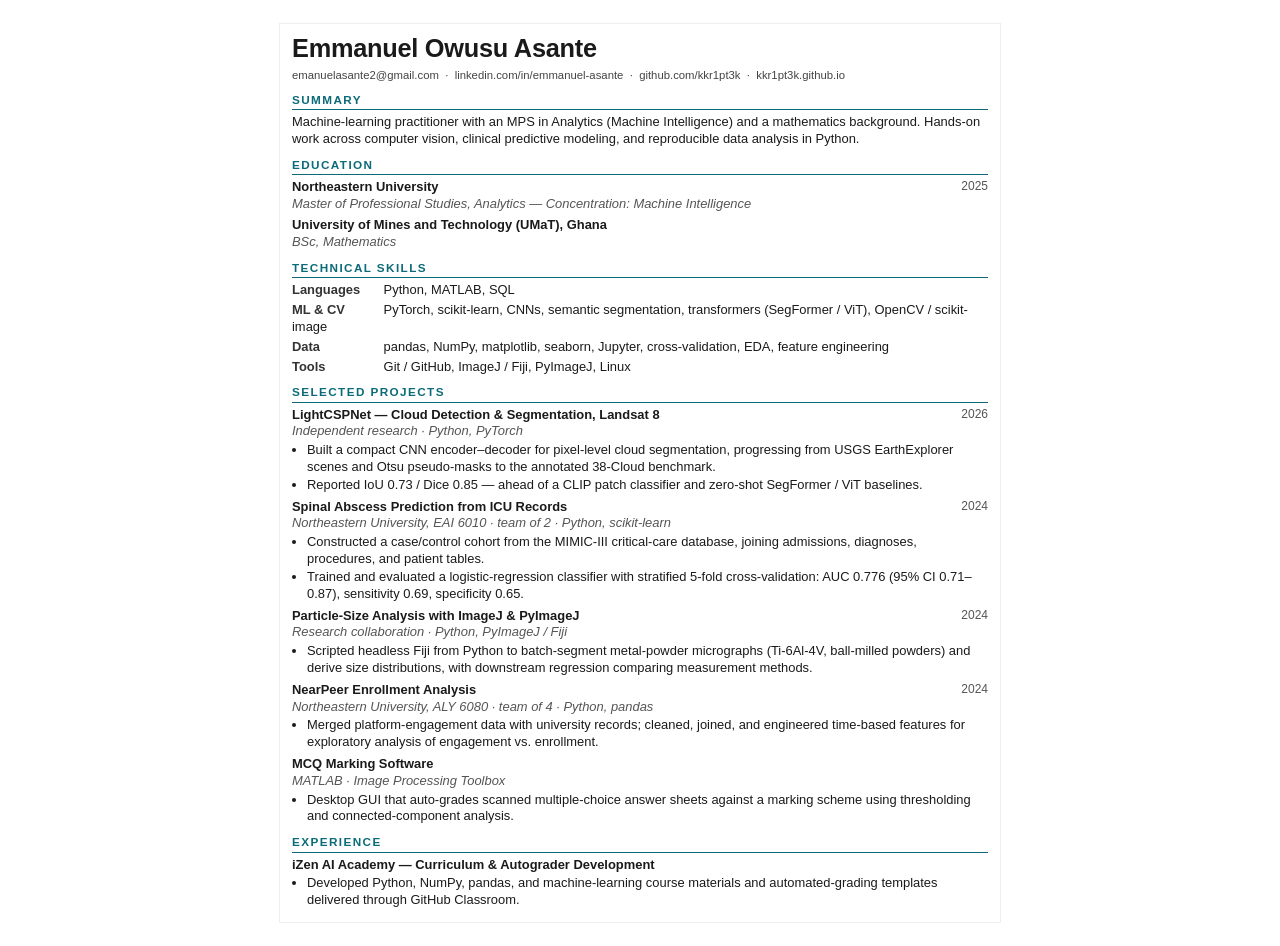
==== assets/resume/resume.html @ b474de03 "Portfolio site: 5 projects, résumé, dark technical theme Static single-page site (no build) for http" ====
<!DOCTYPE html>
<html lang="en">
<head>
<meta charset="UTF-8">
<title>Emmanuel Owusu Asante — Résumé</title>
<style>
  @page { size: Letter; margin: 12mm 15mm; }
  * { box-sizing: border-box; margin: 0; padding: 0; }
  html { -webkit-print-color-adjust: exact; print-color-adjust: exact; }
  body {
    font: 9.7pt/1.3 "Helvetica Neue", Arial, sans-serif;
    color: #1a1a1a; max-width: 720px; margin: 0 auto; padding: 8px 12px;
  }
  h1 { font-size: 19pt; letter-spacing: -.01em; }
  .contact { margin-top: 3px; color: #444; font-size: 8.5pt; }
  .contact a { color: #444; text-decoration: none; }
  h2 {
    font-size: 8.8pt; text-transform: uppercase; letter-spacing: .12em;
    color: #0b6b78; border-bottom: 1.5px solid #0b6b78;
    padding-bottom: 2px; margin: 9px 0 4px;
  }
  p { margin-bottom: 3px; }
  .role { display: flex; justify-content: space-between; gap: 12px; font-weight: 700; }
  .role .when { font-weight: 400; color: #555; white-space: nowrap; font-size: 9pt; }
  .sub { font-style: italic; color: #555; margin-bottom: 2px; }
  ul { margin: 2px 0 5px 15px; }
  li { margin-bottom: 1px; }
  .item { margin-bottom: 5px; }
  .skills b { display: inline-block; min-width: 88px; color: #333; }
  .muted { color: #666; }
  @media screen { body { background:#fff; box-shadow:0 0 0 1px #eee; margin:24px auto; } }
</style>
</head>
<body>

  <h1>Emmanuel Owusu Asante</h1>
  <div class="contact">
    emanuelasante2@gmail.com &nbsp;·&nbsp;
    <a href="https://www.linkedin.com/in/emmanuel-asante-377aa52a0/">linkedin.com/in/emmanuel-asante</a> &nbsp;·&nbsp;
    <a href="https://github.com/kkr1pt3k">github.com/kkr1pt3k</a> &nbsp;·&nbsp;
    <a href="https://kkr1pt3k.github.io">kkr1pt3k.github.io</a>
  </div>

  <h2>Summary</h2>
  <p>
    Machine-learning practitioner with an MPS in Analytics (Machine Intelligence) and a
    mathematics background. Hands-on work across computer vision, clinical predictive
    modeling, and reproducible data analysis in Python.
  </p>

  <h2>Education</h2>
  <div class="item">
    <div class="role"><span>Northeastern University</span><span class="when">2025</span></div>
    <div class="sub">Master of Professional Studies, Analytics — Concentration: Machine Intelligence</div>
  </div>
  <div class="item">
    <div class="role"><span>University of Mines and Technology (UMaT), Ghana</span><span class="when">&nbsp;</span></div>
    <div class="sub">BSc, Mathematics</div>
  </div>

  <h2>Technical Skills</h2>
  <p class="skills"><b>Languages</b> Python, MATLAB, SQL</p>
  <p class="skills"><b>ML &amp; CV</b> PyTorch, scikit-learn, CNNs, semantic segmentation, transformers (SegFormer / ViT), OpenCV / scikit-image</p>
  <p class="skills"><b>Data</b> pandas, NumPy, matplotlib, seaborn, Jupyter, cross-validation, EDA, feature engineering</p>
  <p class="skills"><b>Tools</b> Git / GitHub, ImageJ / Fiji, PyImageJ, Linux</p>

  <h2>Selected Projects</h2>

  <div class="item">
    <div class="role"><span>LightCSPNet — Cloud Detection &amp; Segmentation, Landsat&nbsp;8</span><span class="when">2026</span></div>
    <div class="sub">Independent research · Python, PyTorch</div>
    <ul>
      <li>Built a compact CNN encoder–decoder for pixel-level cloud segmentation, progressing from USGS EarthExplorer scenes and Otsu pseudo-masks to the annotated 38-Cloud benchmark.</li>
      <li>Reported IoU 0.73 / Dice 0.85 — ahead of a CLIP patch classifier and zero-shot SegFormer / ViT baselines.</li>
    </ul>
  </div>

  <div class="item">
    <div class="role"><span>Spinal Abscess Prediction from ICU Records</span><span class="when">2024</span></div>
    <div class="sub">Northeastern University, EAI&nbsp;6010 · team of 2 · Python, scikit-learn</div>
    <ul>
      <li>Constructed a case/control cohort from the MIMIC-III critical-care database, joining admissions, diagnoses, procedures, and patient tables.</li>
      <li>Trained and evaluated a logistic-regression classifier with stratified 5-fold cross-validation: AUC 0.776 (95% CI 0.71–0.87), sensitivity 0.69, specificity 0.65.</li>
    </ul>
  </div>

  <div class="item">
    <div class="role"><span>Particle-Size Analysis with ImageJ &amp; PyImageJ</span><span class="when">2024</span></div>
    <div class="sub">Research collaboration · Python, PyImageJ / Fiji</div>
    <ul>
      <li>Scripted headless Fiji from Python to batch-segment metal-powder micrographs (Ti-6Al-4V, ball-milled powders) and derive size distributions, with downstream regression comparing measurement methods.</li>
    </ul>
  </div>

  <div class="item">
    <div class="role"><span>NearPeer Enrollment Analysis</span><span class="when">2024</span></div>
    <div class="sub">Northeastern University, ALY&nbsp;6080 · team of 4 · Python, pandas</div>
    <ul>
      <li>Merged platform-engagement data with university records; cleaned, joined, and engineered time-based features for exploratory analysis of engagement vs. enrollment.</li>
    </ul>
  </div>

  <div class="item">
    <div class="role"><span>MCQ Marking Software</span><span class="when">&nbsp;</span></div>
    <div class="sub">MATLAB · Image Processing Toolbox</div>
    <ul>
      <li>Desktop GUI that auto-grades scanned multiple-choice answer sheets against a marking scheme using thresholding and connected-component analysis.</li>
    </ul>
  </div>

  <h2>Experience</h2>
  <div class="item">
    <div class="role"><span>iZen AI Academy — Curriculum &amp; Autograder Development</span></div>
    <ul>
      <li>Developed Python, NumPy, pandas, and machine-learning course materials and automated-grading templates delivered through GitHub Classroom.</li>
    </ul>
  </div>

</body>
</html>
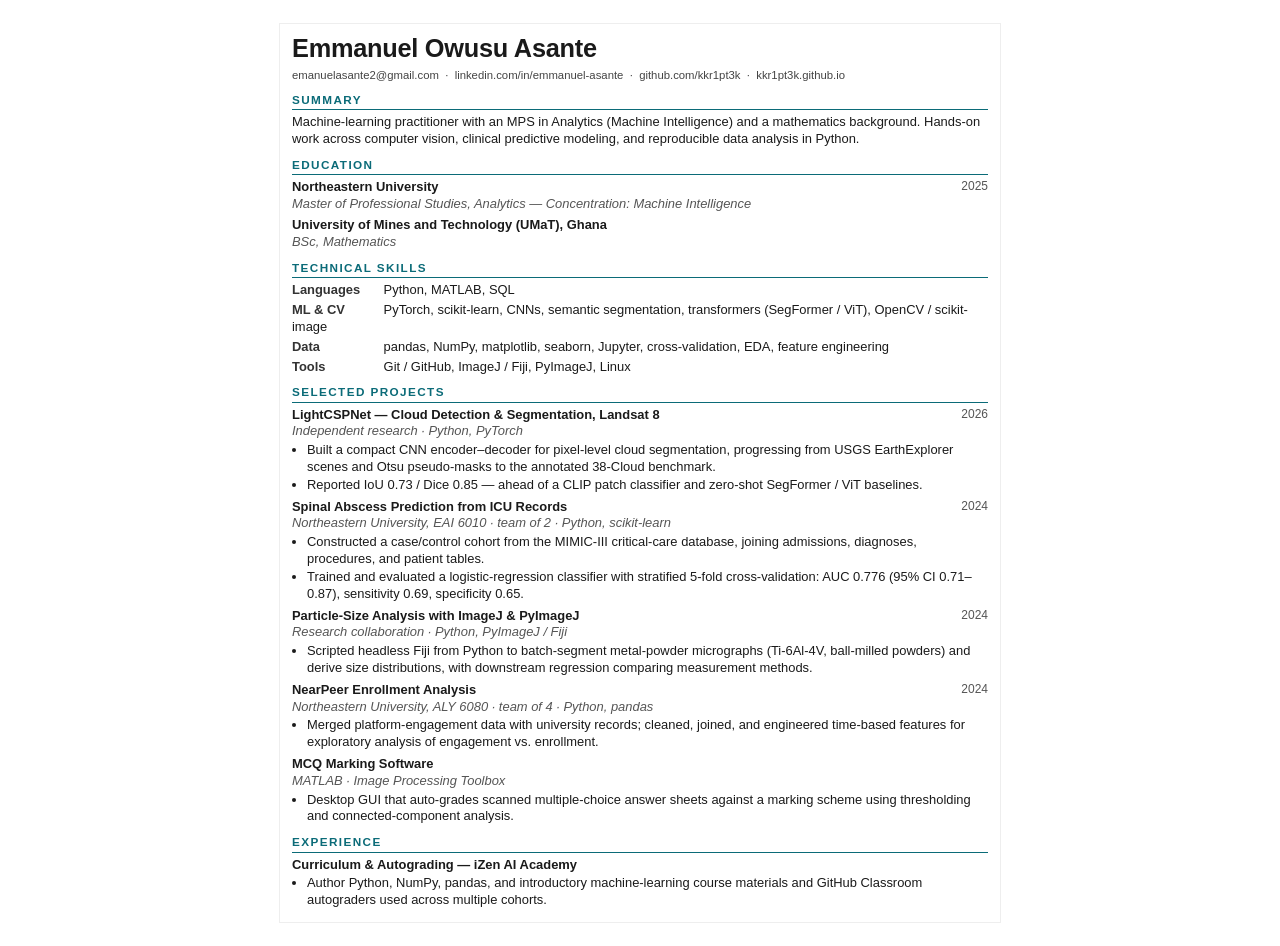
==== commit dd68e969: "Polish hero/About copy, add teaching note, tidy résumé - Tighter hero lede; drop editorial placehold" ====
--- a/assets/resume/resume.html
+++ b/assets/resume/resume.html
@@ -110,9 +110,9 @@
 
   <h2>Experience</h2>
   <div class="item">
-    <div class="role"><span>iZen AI Academy — Curriculum &amp; Autograder Development</span></div>
+    <div class="role"><span>Curriculum &amp; Autograding — iZen AI Academy</span></div>
     <ul>
-      <li>Developed Python, NumPy, pandas, and machine-learning course materials and automated-grading templates delivered through GitHub Classroom.</li>
+      <li>Author Python, NumPy, pandas, and introductory machine-learning course materials and GitHub Classroom autograders used across multiple cohorts.</li>
     </ul>
   </div>
 
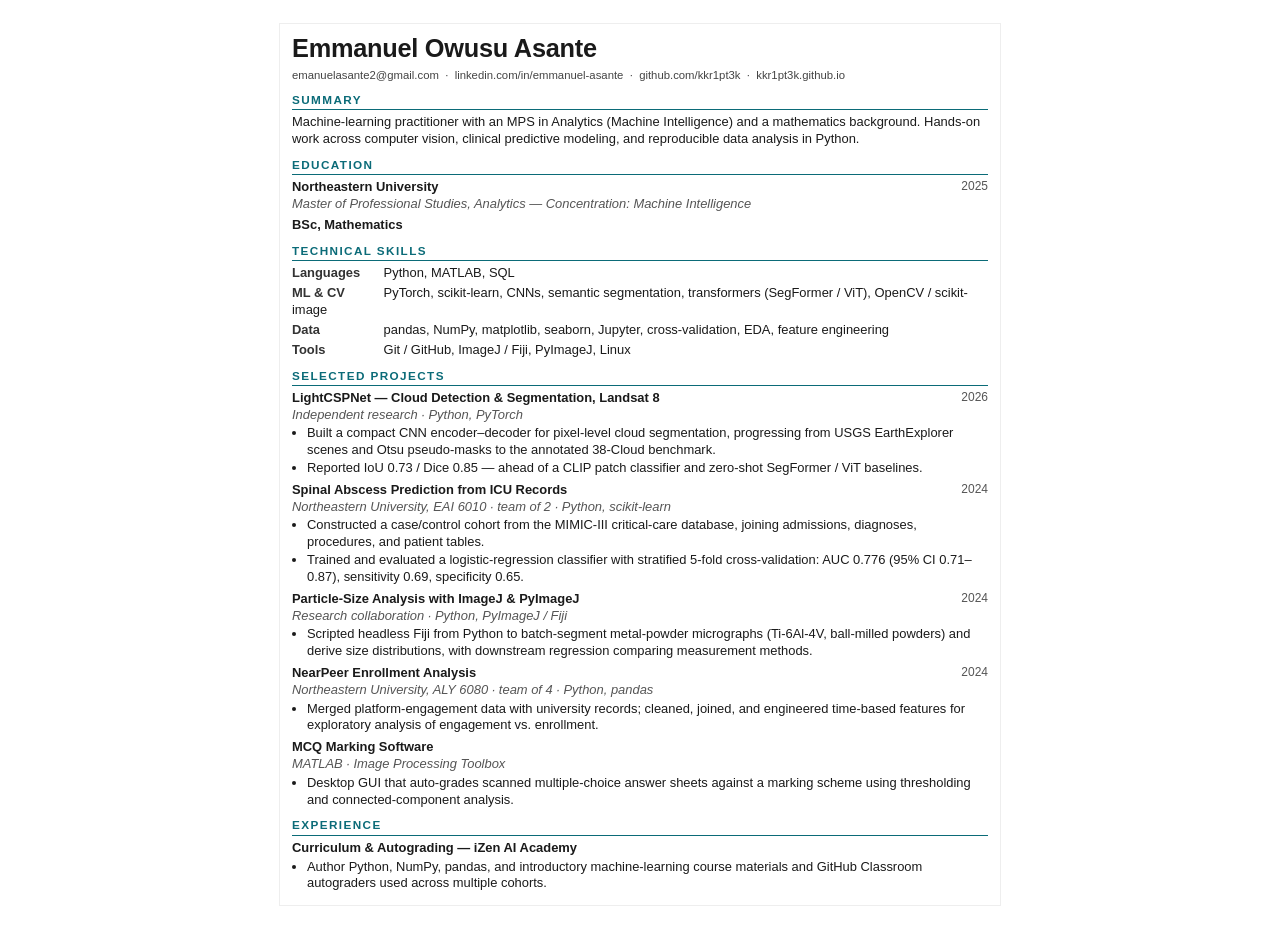
==== commit b1c0a6c7: "Remove University of Mines and Technology mention Drop the institution name from the About/Education" ====
--- a/assets/resume/resume.html
+++ b/assets/resume/resume.html
@@ -54,8 +54,7 @@
     <div class="sub">Master of Professional Studies, Analytics — Concentration: Machine Intelligence</div>
   </div>
   <div class="item">
-    <div class="role"><span>University of Mines and Technology (UMaT), Ghana</span><span class="when">&nbsp;</span></div>
-    <div class="sub">BSc, Mathematics</div>
+    <div class="role"><span>BSc, Mathematics</span></div>
   </div>
 
   <h2>Technical Skills</h2>
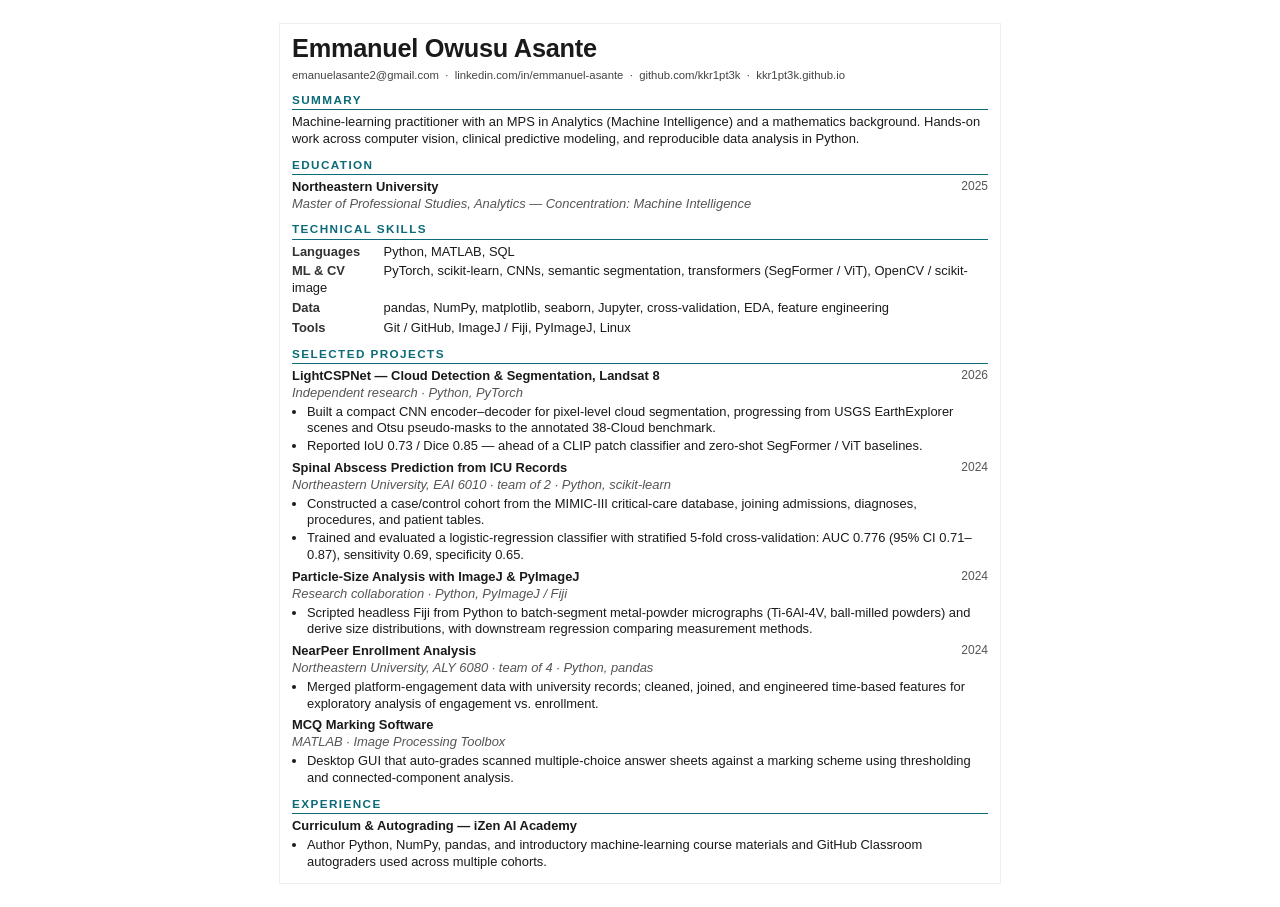
==== commit 17e81b67: "Drop BSc/Mathematics line entirely Remove the undergraduate degree entry from Education on the site " ====
--- a/assets/resume/resume.html
+++ b/assets/resume/resume.html
@@ -52,9 +52,6 @@
   <div class="item">
     <div class="role"><span>Northeastern University</span><span class="when">2025</span></div>
     <div class="sub">Master of Professional Studies, Analytics — Concentration: Machine Intelligence</div>
-  </div>
-  <div class="item">
-    <div class="role"><span>BSc, Mathematics</span></div>
   </div>
 
   <h2>Technical Skills</h2>
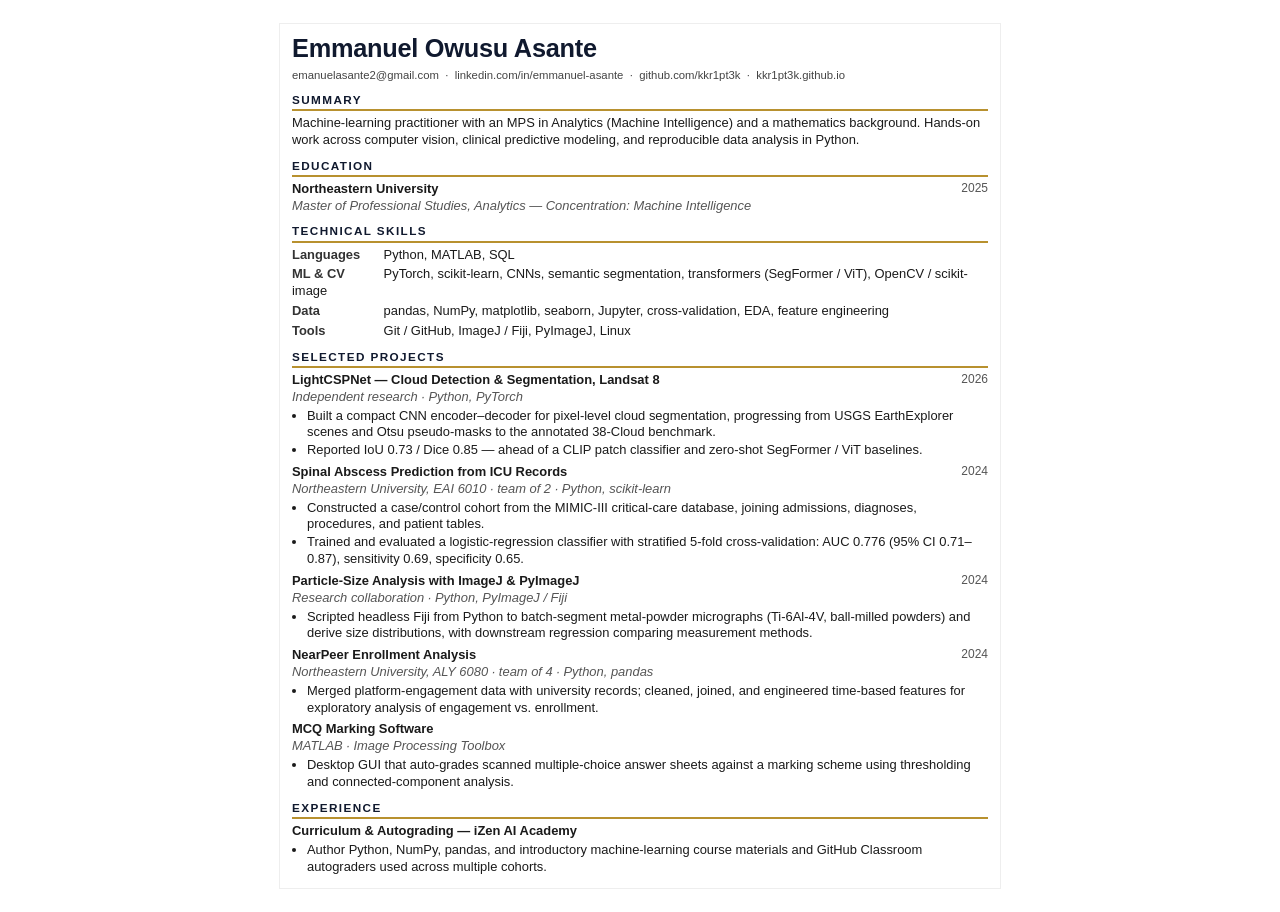
==== commit 68abdcf9: "Restyle to a dark navy corporate theme Replace the terminal/hacker aesthetic with a more formal look" ====
--- a/assets/resume/resume.html
+++ b/assets/resume/resume.html
@@ -11,12 +11,12 @@
     font: 9.7pt/1.3 "Helvetica Neue", Arial, sans-serif;
     color: #1a1a1a; max-width: 720px; margin: 0 auto; padding: 8px 12px;
   }
-  h1 { font-size: 19pt; letter-spacing: -.01em; }
+  h1 { font-size: 19pt; letter-spacing: -.01em; color: #10192e; }
   .contact { margin-top: 3px; color: #444; font-size: 8.5pt; }
   .contact a { color: #444; text-decoration: none; }
   h2 {
     font-size: 8.8pt; text-transform: uppercase; letter-spacing: .12em;
-    color: #0b6b78; border-bottom: 1.5px solid #0b6b78;
+    color: #10192e; border-bottom: 2px solid #b8912f;
     padding-bottom: 2px; margin: 9px 0 4px;
   }
   p { margin-bottom: 3px; }
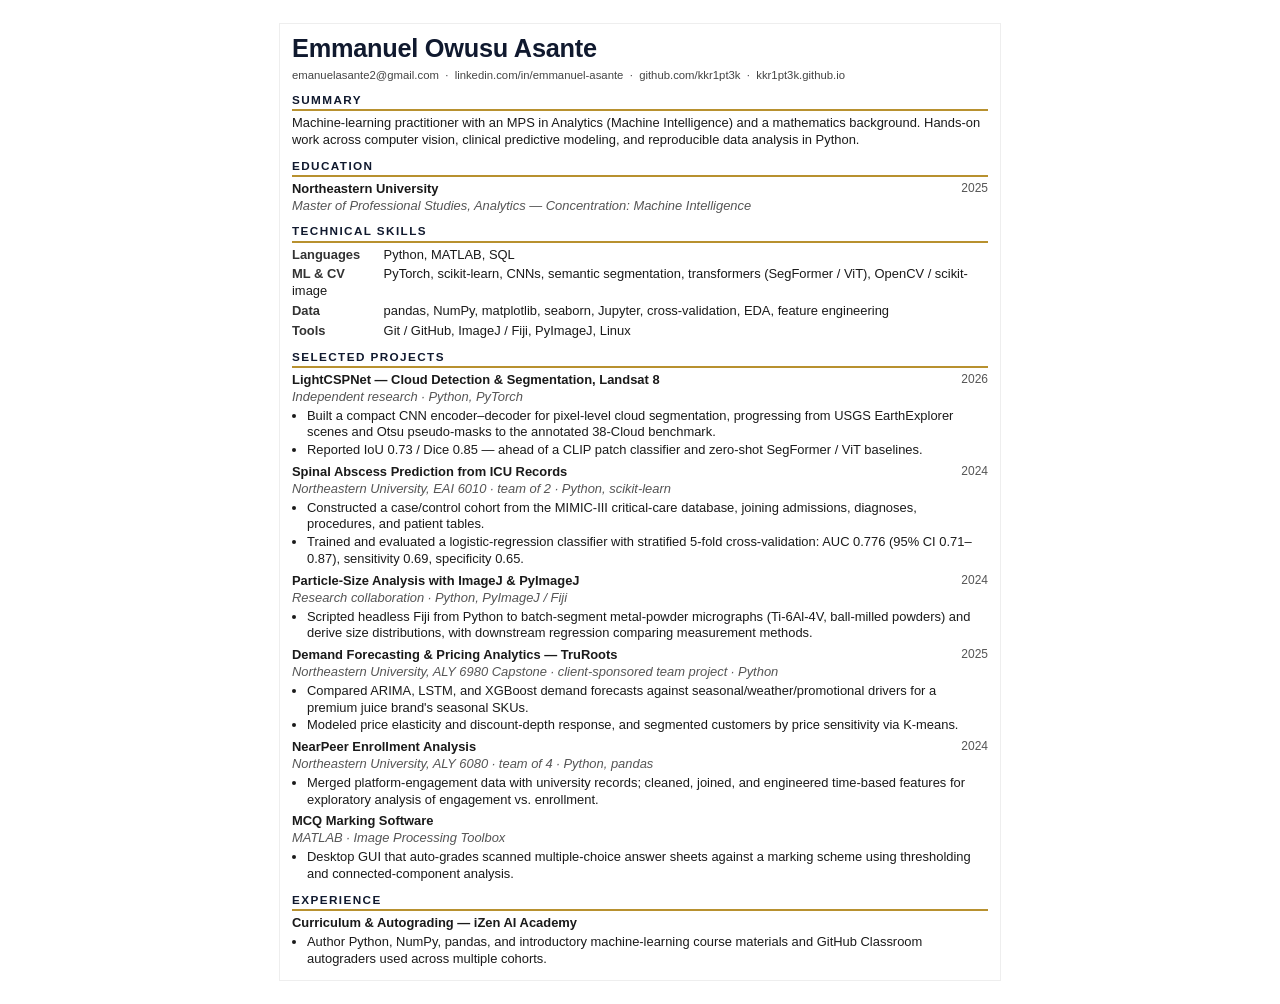
==== commit 8a633f92: "Add TruRoots capstone as project 06 (case study, no repo) Northeastern ALY 6980 capstone with TruRoo" ====
--- a/assets/resume/resume.html
+++ b/assets/resume/resume.html
@@ -89,6 +89,15 @@
   </div>
 
   <div class="item">
+    <div class="role"><span>Demand Forecasting &amp; Pricing Analytics — TruRoots</span><span class="when">2025</span></div>
+    <div class="sub">Northeastern University, ALY&nbsp;6980 Capstone · client-sponsored team project · Python</div>
+    <ul>
+      <li>Compared ARIMA, LSTM, and XGBoost demand forecasts against seasonal/weather/promotional drivers for a premium juice brand's seasonal SKUs.</li>
+      <li>Modeled price elasticity and discount-depth response, and segmented customers by price sensitivity via K-means.</li>
+    </ul>
+  </div>
+
+  <div class="item">
     <div class="role"><span>NearPeer Enrollment Analysis</span><span class="when">2024</span></div>
     <div class="sub">Northeastern University, ALY&nbsp;6080 · team of 4 · Python, pandas</div>
     <ul>
